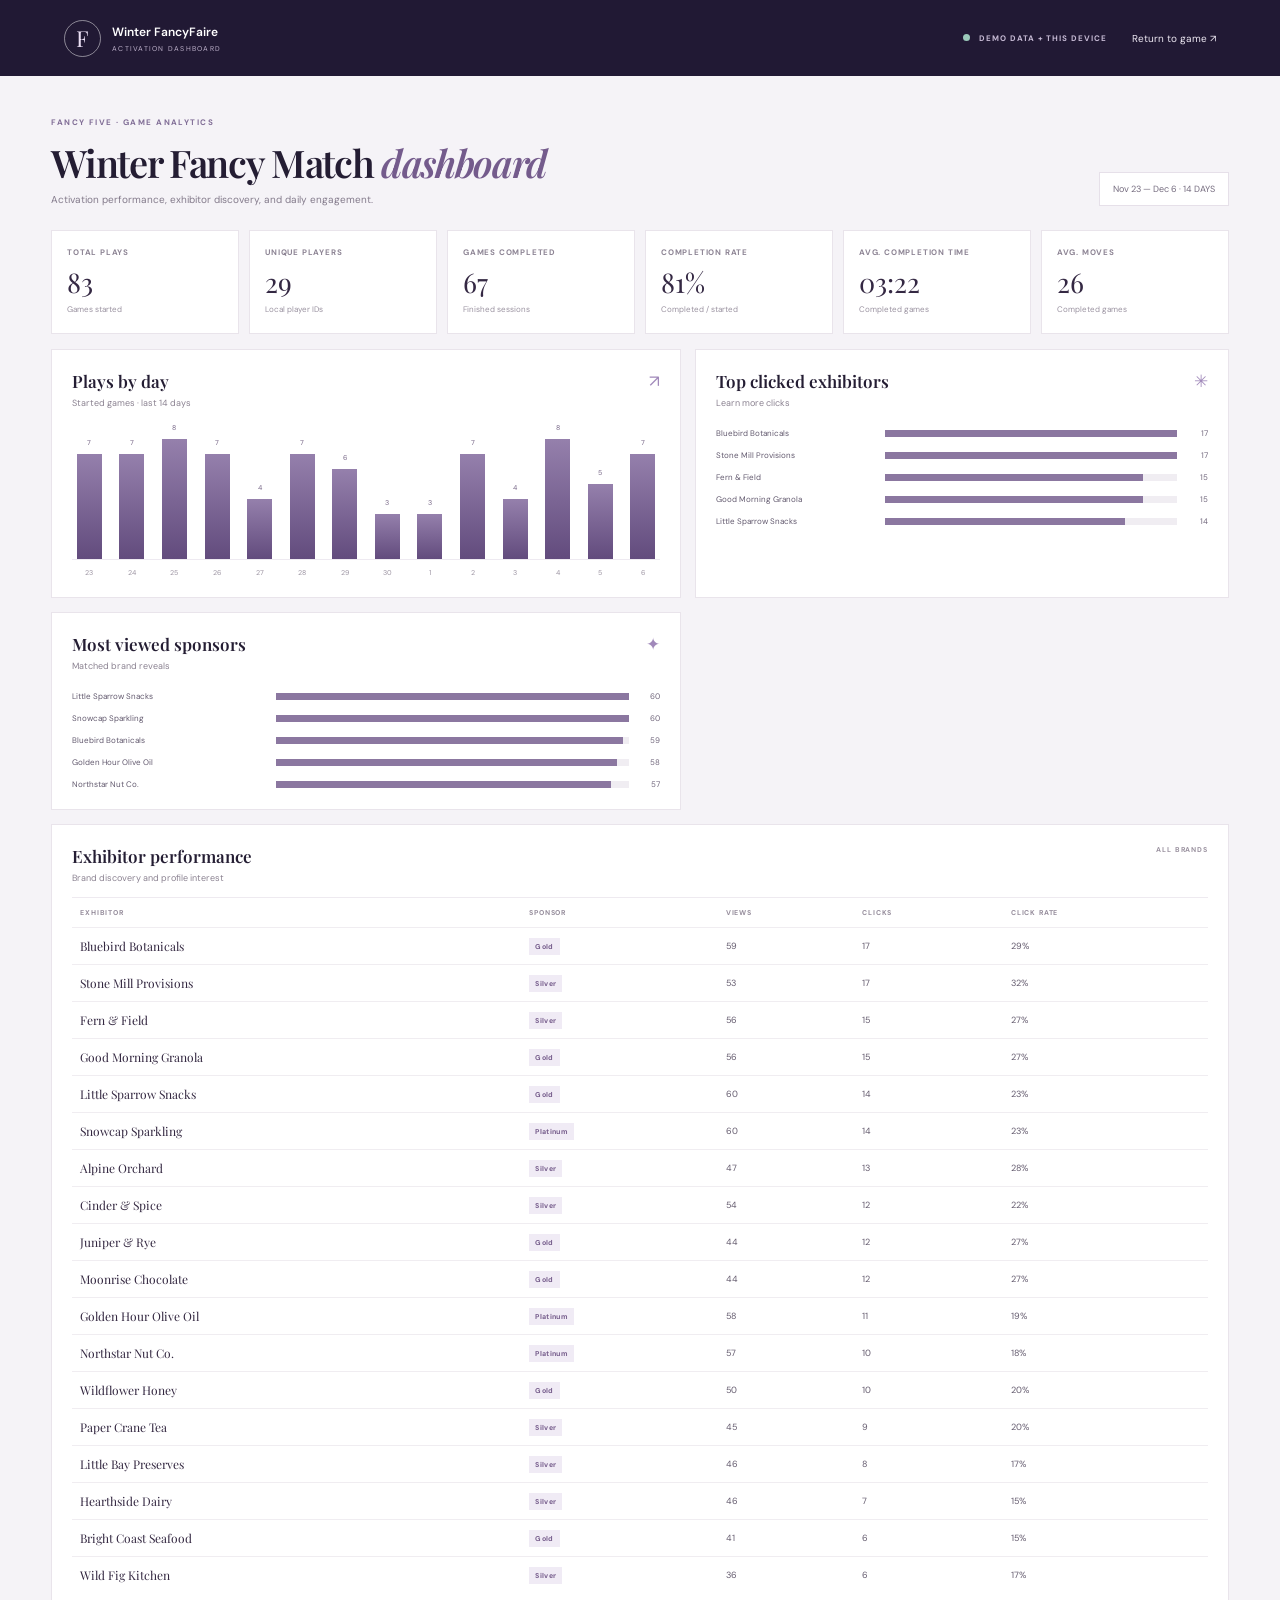
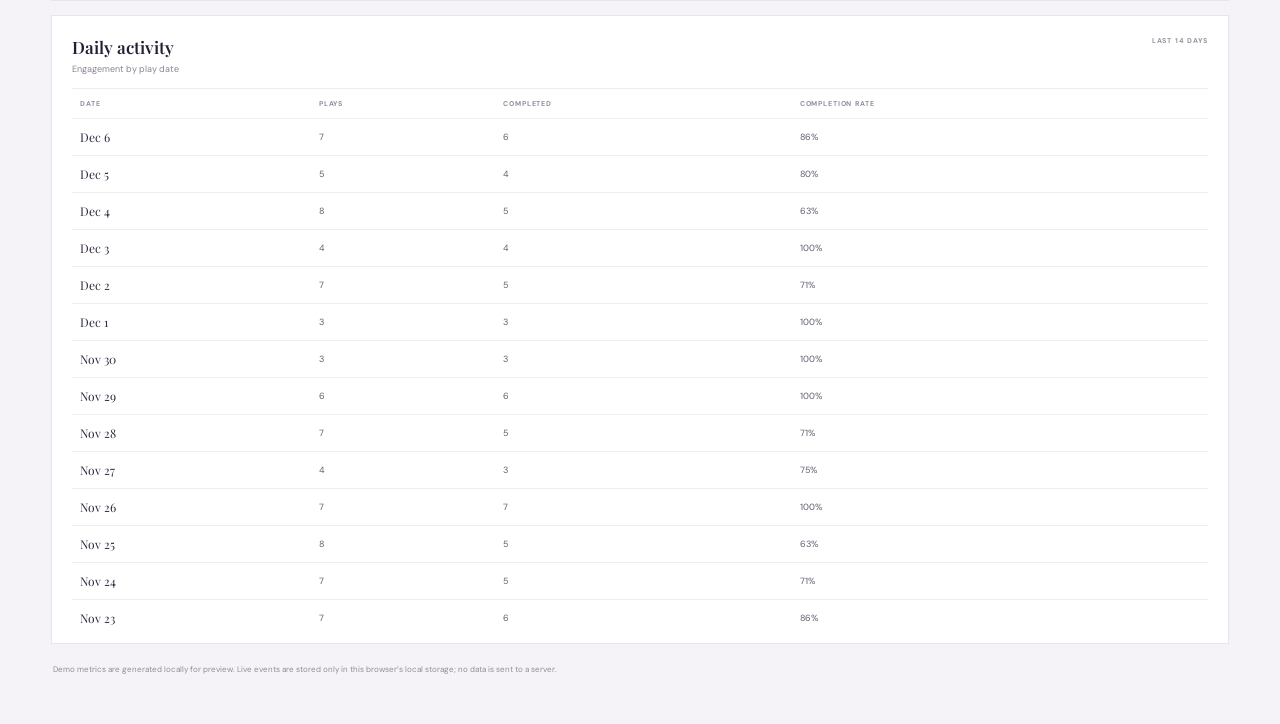
==== admin/dashboard.html @ 77cf0d79 "Create Winter Fancy Match" ====
<!doctype html>
<html lang="en">
<head>
  <meta charset="utf-8">
  <meta name="viewport" content="width=device-width, initial-scale=1">
  <meta name="robots" content="noindex, nofollow">
  <meta name="theme-color" content="#211934">
  <title>Fancy Match | Activation Dashboard</title>
  <link rel="preconnect" href="https://fonts.googleapis.com">
  <link rel="preconnect" href="https://fonts.gstatic.com" crossorigin>
  <link href="https://fonts.googleapis.com/css2?family=DM+Sans:wght@400;500;600;700&family=Playfair+Display:wght@600;700&display=swap" rel="stylesheet">
  <link rel="stylesheet" href="dashboard.css">
  <script defer src="../data/exhibitors.js"></script>
  <script defer src="../js/analytics.js"></script>
  <script defer src="dashboard.js"></script>
</head>
<body>
  <div class="dashboard-shell">
    <header class="dashboard-header">
      <a class="dash-brand" href="../index.html"><span class="dash-monogram">F</span><span><strong>Winter FancyFaire</strong><small>ACTIVATION DASHBOARD</small></span></a>
      <div class="header-right"><span class="demo-badge"><i></i> DEMO DATA + THIS DEVICE</span><a href="../index.html">Return to game ↗</a></div>
    </header>
    <main class="dashboard-main">
      <div class="dashboard-title"><div><div class="eyebrow">FANCY FIVE · GAME ANALYTICS</div><h1>Winter Fancy Match <em>dashboard</em></h1><p>Activation performance, exhibitor discovery, and daily engagement.</p></div><div class="dashboard-date" id="date-range"></div></div>
      <section class="kpi-grid" id="kpi-grid" aria-label="Key performance indicators"></section>
      <section class="dashboard-grid">
        <article class="panel plays-panel"><div class="panel-heading"><div><h2>Plays by day</h2><p>Started games · last 14 days</p></div><span class="panel-glyph">↗</span></div><div class="plays-chart" id="plays-chart"></div></article>
        <article class="panel clicks-panel"><div class="panel-heading"><div><h2>Top clicked exhibitors</h2><p>Learn more clicks</p></div><span class="panel-glyph">✳</span></div><div class="bar-chart" id="clicks-chart"></div></article>
        <article class="panel sponsors-panel"><div class="panel-heading"><div><h2>Most viewed sponsors</h2><p>Matched brand reveals</p></div><span class="panel-glyph">✦</span></div><div class="bar-chart" id="sponsors-chart"></div></article>
        <article class="panel performance-panel"><div class="panel-heading"><div><h2>Exhibitor performance</h2><p>Brand discovery and profile interest</p></div><span class="small-note">ALL BRANDS</span></div><div class="table-scroll"><table><thead><tr><th>EXHIBITOR</th><th>SPONSOR</th><th>VIEWS</th><th>CLICKS</th><th>CLICK RATE</th></tr></thead><tbody id="performance-body"></tbody></table></div></article>
        <article class="panel activity-panel"><div class="panel-heading"><div><h2>Daily activity</h2><p>Engagement by play date</p></div><span class="small-note">LAST 14 DAYS</span></div><div class="table-scroll"><table><thead><tr><th>DATE</th><th>PLAYS</th><th>COMPLETED</th><th>COMPLETION RATE</th></tr></thead><tbody id="activity-body"></tbody></table></div></article>
      </section>
      <p class="dashboard-footnote">Demo metrics are generated locally for preview. Live events are stored only in this browser’s local storage; no data is sent to a server.</p>
    </main>
  </div>
</body>
</html>
---- admin/dashboard.css ----
:root {
  --ink: #241d33;
  --muted: #81798a;
  --purple: #60477c;
  --deep: #211934;
  --lavender: #f0ebf5;
  --line: #e9e4eb;
  --paper: #fbfaf8;
  --serif: "Playfair Display", Georgia, serif;
  --sans: "DM Sans", Arial, sans-serif;
}
* { box-sizing: border-box; }
body { margin: 0; background: #f5f3f7; color: var(--ink); font-family: var(--sans); -webkit-font-smoothing: antialiased; }
a { color: inherit; }
.dashboard-shell { min-height: 100vh; }
.dashboard-header { display: flex; align-items: center; justify-content: space-between; min-height: 76px; padding: 0 clamp(20px, 5vw, 78px); background: var(--deep); color: white; }
.dash-brand { display: flex; align-items: center; gap: 11px; text-decoration: none; }
.dash-monogram { display: grid; width: 37px; height: 37px; place-items: center; border: 1px solid rgba(255,255,255,.48); border-radius: 50%; color: #ebdff5; font-family: var(--serif); font-size: 22px; }
.dash-brand strong, .dash-brand small { display: block; }
.dash-brand strong { font-size: 12px; font-weight: 600; }
.dash-brand small { margin-top: 4px; color: #bdb1ca; font-size: 7px; letter-spacing: .18em; }
.header-right { display: flex; align-items: center; gap: 25px; }
.header-right a { color: #eee9f3; font-size: 10px; text-decoration: none; }
.demo-badge { color: #c6bad4; font-size: 8px; font-weight: 700; letter-spacing: .12em; }
.demo-badge i { display: inline-block; width: 7px; height: 7px; margin-right: 6px; border-radius: 50%; background: #9bc9ba; }
.dashboard-main { max-width: 1320px; margin: 0 auto; padding: 41px clamp(20px, 4vw, 58px) 48px; }
.dashboard-title { display: flex; align-items: end; justify-content: space-between; gap: 20px; margin-bottom: 24px; }
.eyebrow { color: #806d96; font-size: 8px; font-weight: 700; letter-spacing: .18em; }
.dashboard-title h1 { margin: 10px 0 5px; font-family: var(--serif); font-size: clamp(26px, 4vw, 38px); font-weight: 600; letter-spacing: -.035em; }
.dashboard-title h1 em { color: #745b8c; font-weight: 600; }
.dashboard-title p { margin: 0; color: #837a8b; font-size: 10px; }
.dashboard-date { padding: 10px 13px; border: 1px solid #e6e0e9; background: #fff; color: #756c7f; font-size: 9px; white-space: nowrap; }
.kpi-grid { display: grid; grid-template-columns: repeat(6, minmax(0, 1fr)); gap: 10px; margin-bottom: 15px; }
.kpi-card { min-height: 104px; padding: 16px 15px; border: 1px solid var(--line); background: #fff; }
.kpi-label { color: #8d8494; font-size: 8px; font-weight: 700; letter-spacing: .1em; }
.kpi-value { margin-top: 12px; color: #342843; font-family: var(--serif); font-size: 27px; line-height: 1; }
.kpi-note { margin-top: 8px; color: #9a92a0; font-size: 8px; }
.dashboard-grid { display: grid; grid-template-columns: 1.18fr 1fr; gap: 14px; }
.panel { min-width: 0; padding: 20px; border: 1px solid var(--line); background: #fff; }
.panel-heading { display: flex; align-items: start; justify-content: space-between; gap: 12px; margin-bottom: 19px; }
.panel-heading h2 { margin: 0; font-family: var(--serif); font-size: 17px; font-weight: 600; }
.panel-heading p { margin: 5px 0 0; color: #8b8291; font-size: 9px; }
.panel-glyph { color: #a189ba; font-size: 17px; }
.small-note { color: #9a919f; font-size: 7px; font-weight: 700; letter-spacing: .12em; white-space: nowrap; }
.plays-chart { display: grid; grid-template-columns: repeat(14, minmax(12px, 1fr)); align-items: end; gap: clamp(3px, .65vw, 9px); height: 132px; padding-top: 11px; border-bottom: 1px solid #eeeaf1; }
.day-bar { position: relative; display: flex; height: 100%; align-items: end; justify-content: center; }
.day-bar-fill { position: relative; width: min(100%, 25px); min-height: 4px; background: linear-gradient(180deg, #9580ac, #624b7d); transition: opacity .2s ease; }
.day-bar:hover .day-bar-fill { opacity: .7; }
.day-bar-fill span { position: absolute; top: -16px; left: 50%; transform: translateX(-50%); color: #786888; font-size: 7px; }
.day-labels { display: grid; grid-template-columns: repeat(14, minmax(12px, 1fr)); gap: clamp(3px, .65vw, 9px); margin-top: 8px; color: #9b93a1; font-size: 7px; text-align: center; }
.bar-chart { display: grid; gap: 12px; }
.bar-row { display: grid; grid-template-columns: minmax(84px, 1.1fr) minmax(60px, 2fr) 22px; align-items: center; gap: 9px; }
.bar-name { overflow: hidden; color: #62596e; font-size: 8px; text-overflow: ellipsis; white-space: nowrap; }
.bar-track { height: 7px; background: #f0edf2; }
.bar-fill { height: 100%; background: #8b77a0; }
.bar-value { color: #71677c; font-size: 8px; text-align: right; }
.performance-panel, .activity-panel { grid-column: 1 / -1; padding-bottom: 7px; }
.performance-panel .panel-heading, .activity-panel .panel-heading { margin-bottom: 13px; }
.table-scroll { overflow-x: auto; }
table { width: 100%; border-collapse: collapse; text-align: left; }
th { padding: 10px 8px; border-top: 1px solid #eeeaf0; color: #958c9b; font-size: 7px; font-weight: 700; letter-spacing: .12em; white-space: nowrap; }
td { padding: 10px 8px; border-top: 1px solid #f0edf1; color: #645b6e; font-size: 9px; white-space: nowrap; }
td:first-child { color: #332740; font-family: var(--serif); font-size: 12px; }
.sponsor-level { padding: 4px 6px; background: #f0ebf5; color: #755c8b; font-family: var(--sans); font-size: 7px; font-weight: 700; letter-spacing: .05em; }
.dashboard-footnote { margin: 19px 2px 0; color: #928b98; font-size: 8px; line-height: 1.6; }
@media (max-width: 1000px) {
  .kpi-grid { grid-template-columns: repeat(3, minmax(0, 1fr)); }
  .dashboard-grid { grid-template-columns: 1fr 1fr; }
  .plays-panel { grid-column: 1 / -1; }
}
@media (max-width: 650px) {
  .dashboard-header { min-height: 65px; padding: 0 16px; }
  .dash-monogram { width: 32px; height: 32px; font-size: 19px; }
  .dash-brand strong { font-size: 10px; }
  .dash-brand small { font-size: 6px; }
  .header-right { gap: 10px; }
  .demo-badge { max-width: 95px; font-size: 6px; line-height: 1.5; }
  .header-right a { font-size: 8px; }
  .dashboard-main { padding-top: 30px; }
  .dashboard-title { align-items: start; flex-direction: column; margin-bottom: 17px; }
  .dashboard-title h1 { font-size: 29px; }
  .dashboard-date { font-size: 8px; }
  .kpi-grid { grid-template-columns: repeat(2, minmax(0, 1fr)); gap: 8px; }
  .kpi-card { min-height: 92px; padding: 13px; }
  .kpi-value { font-size: 24px; }
  .dashboard-grid { grid-template-columns: 1fr; gap: 10px; }
  .plays-panel, .performance-panel, .activity-panel { grid-column: auto; }
  .panel { padding: 15px 13px; }
  .plays-chart, .day-labels { gap: 3px; }
  .day-labels { font-size: 6px; }
  .bar-row { grid-template-columns: minmax(80px, 1fr) minmax(55px, 2fr) 18px; }
  td { padding: 9px 6px; font-size: 8px; }
}
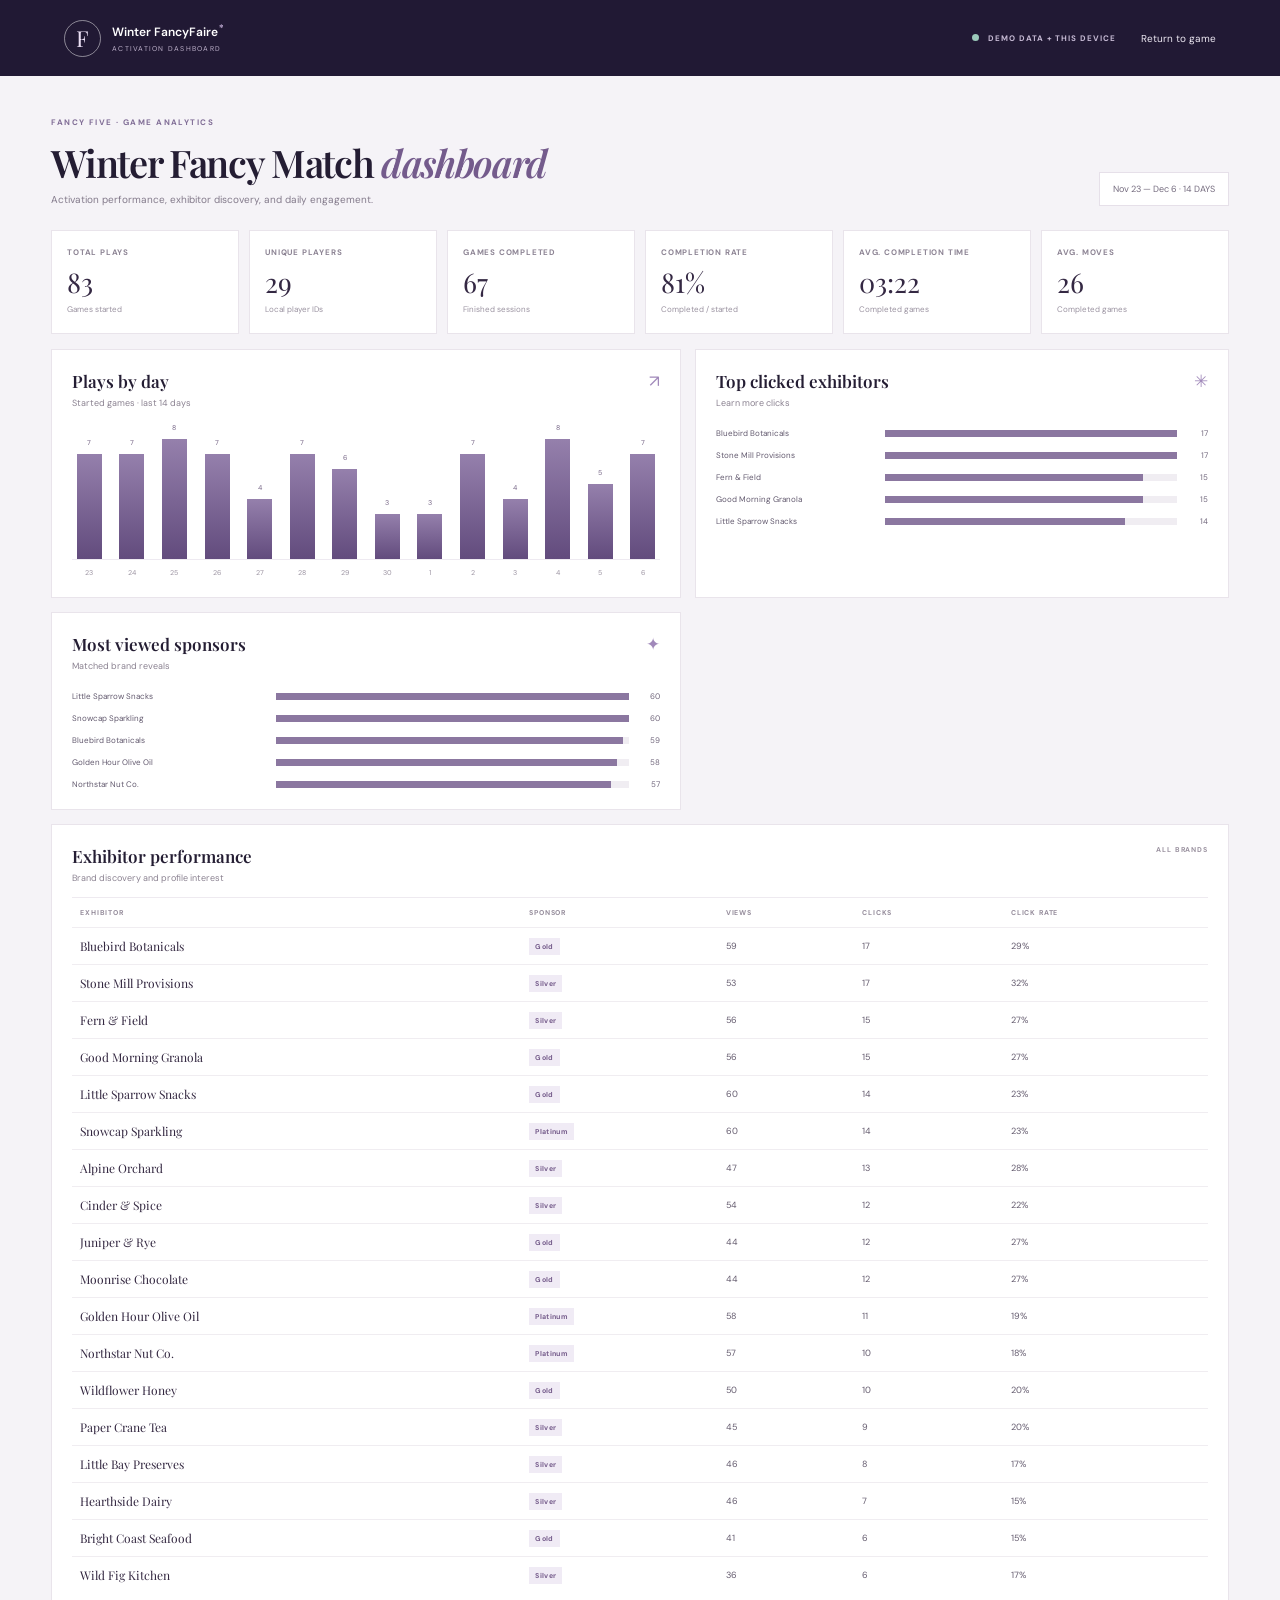
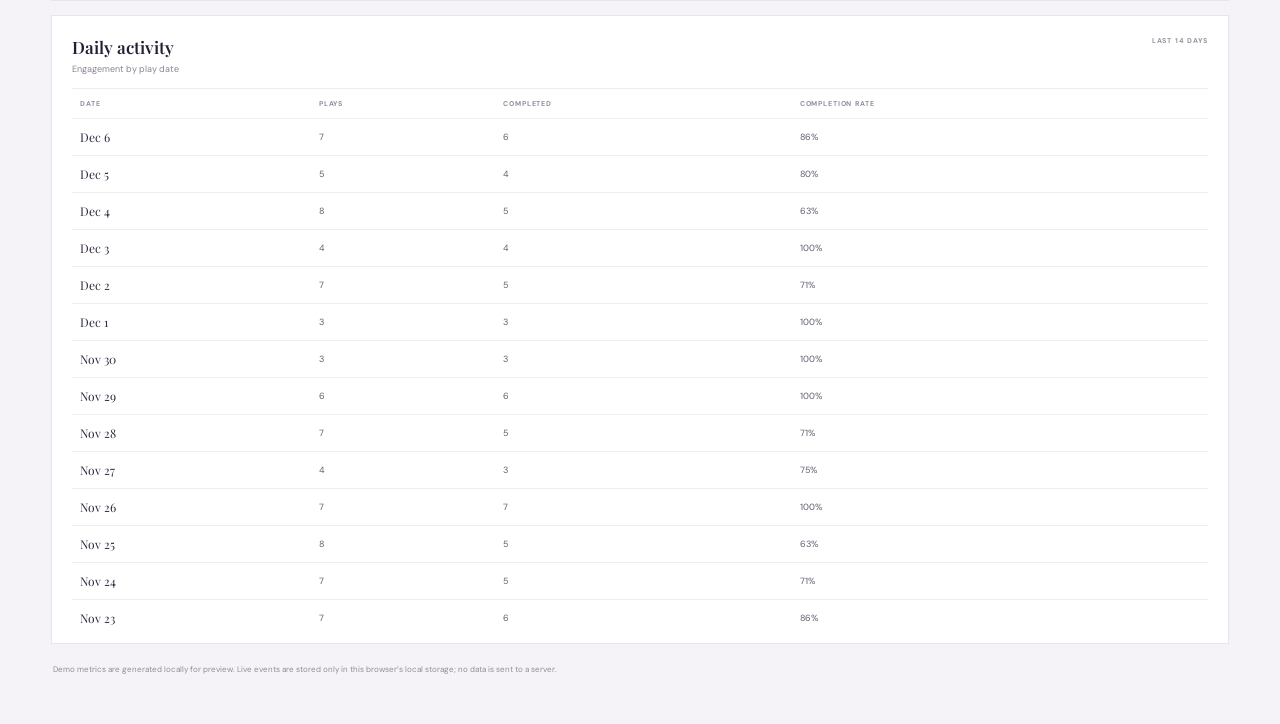
==== commit 0158e46c: "Improve mobile layout and brand wordmark Co-authored-by: Copilot App <223556219+Copilot@users.norepl" ====
--- a/admin/dashboard.html
+++ b/admin/dashboard.html
@@ -5,7 +5,7 @@
   <meta name="viewport" content="width=device-width, initial-scale=1">
   <meta name="robots" content="noindex, nofollow">
   <meta name="theme-color" content="#211934">
-  <title>Fancy Match | Activation Dashboard</title>
+  <title>Winter FancyFaire* | Activation Dashboard</title>
   <link rel="preconnect" href="https://fonts.googleapis.com">
   <link rel="preconnect" href="https://fonts.gstatic.com" crossorigin>
   <link href="https://fonts.googleapis.com/css2?family=DM+Sans:wght@400;500;600;700&family=Playfair+Display:wght@600;700&display=swap" rel="stylesheet">
@@ -17,8 +17,8 @@
 <body>
   <div class="dashboard-shell">
     <header class="dashboard-header">
-      <a class="dash-brand" href="../index.html"><span class="dash-monogram">F</span><span><strong>Winter FancyFaire</strong><small>ACTIVATION DASHBOARD</small></span></a>
-      <div class="header-right"><span class="demo-badge"><i></i> DEMO DATA + THIS DEVICE</span><a href="../index.html">Return to game ↗</a></div>
+      <a class="dash-brand" href="../index.html" aria-label="Winter FancyFaire* activation dashboard"><span class="dash-monogram">F</span><span><strong>Winter FancyFaire<span class="brand-asterisk">*</span></strong><small>ACTIVATION DASHBOARD</small></span></a>
+      <div class="header-right"><span class="demo-badge"><i></i> DEMO DATA + THIS DEVICE</span><a href="../index.html">Return to game</a></div>
     </header>
     <main class="dashboard-main">
       <div class="dashboard-title"><div><div class="eyebrow">FANCY FIVE · GAME ANALYTICS</div><h1>Winter Fancy Match <em>dashboard</em></h1><p>Activation performance, exhibitor discovery, and daily engagement.</p></div><div class="dashboard-date" id="date-range"></div></div>
--- a/admin/dashboard.css
+++ b/admin/dashboard.css
@@ -18,6 +18,7 @@
 .dash-monogram { display: grid; width: 37px; height: 37px; place-items: center; border: 1px solid rgba(255,255,255,.48); border-radius: 50%; color: #ebdff5; font-family: var(--serif); font-size: 22px; }
 .dash-brand strong, .dash-brand small { display: block; }
 .dash-brand strong { font-size: 12px; font-weight: 600; }
+.brand-asterisk { display: inline-block; margin-left: 1px; color: #d9c2ec; font-family: var(--serif); font-size: .78em; line-height: 0; vertical-align: .5em; }
 .dash-brand small { margin-top: 4px; color: #bdb1ca; font-size: 7px; letter-spacing: .18em; }
 .header-right { display: flex; align-items: center; gap: 25px; }
 .header-right a { color: #eee9f3; font-size: 10px; text-decoration: none; }
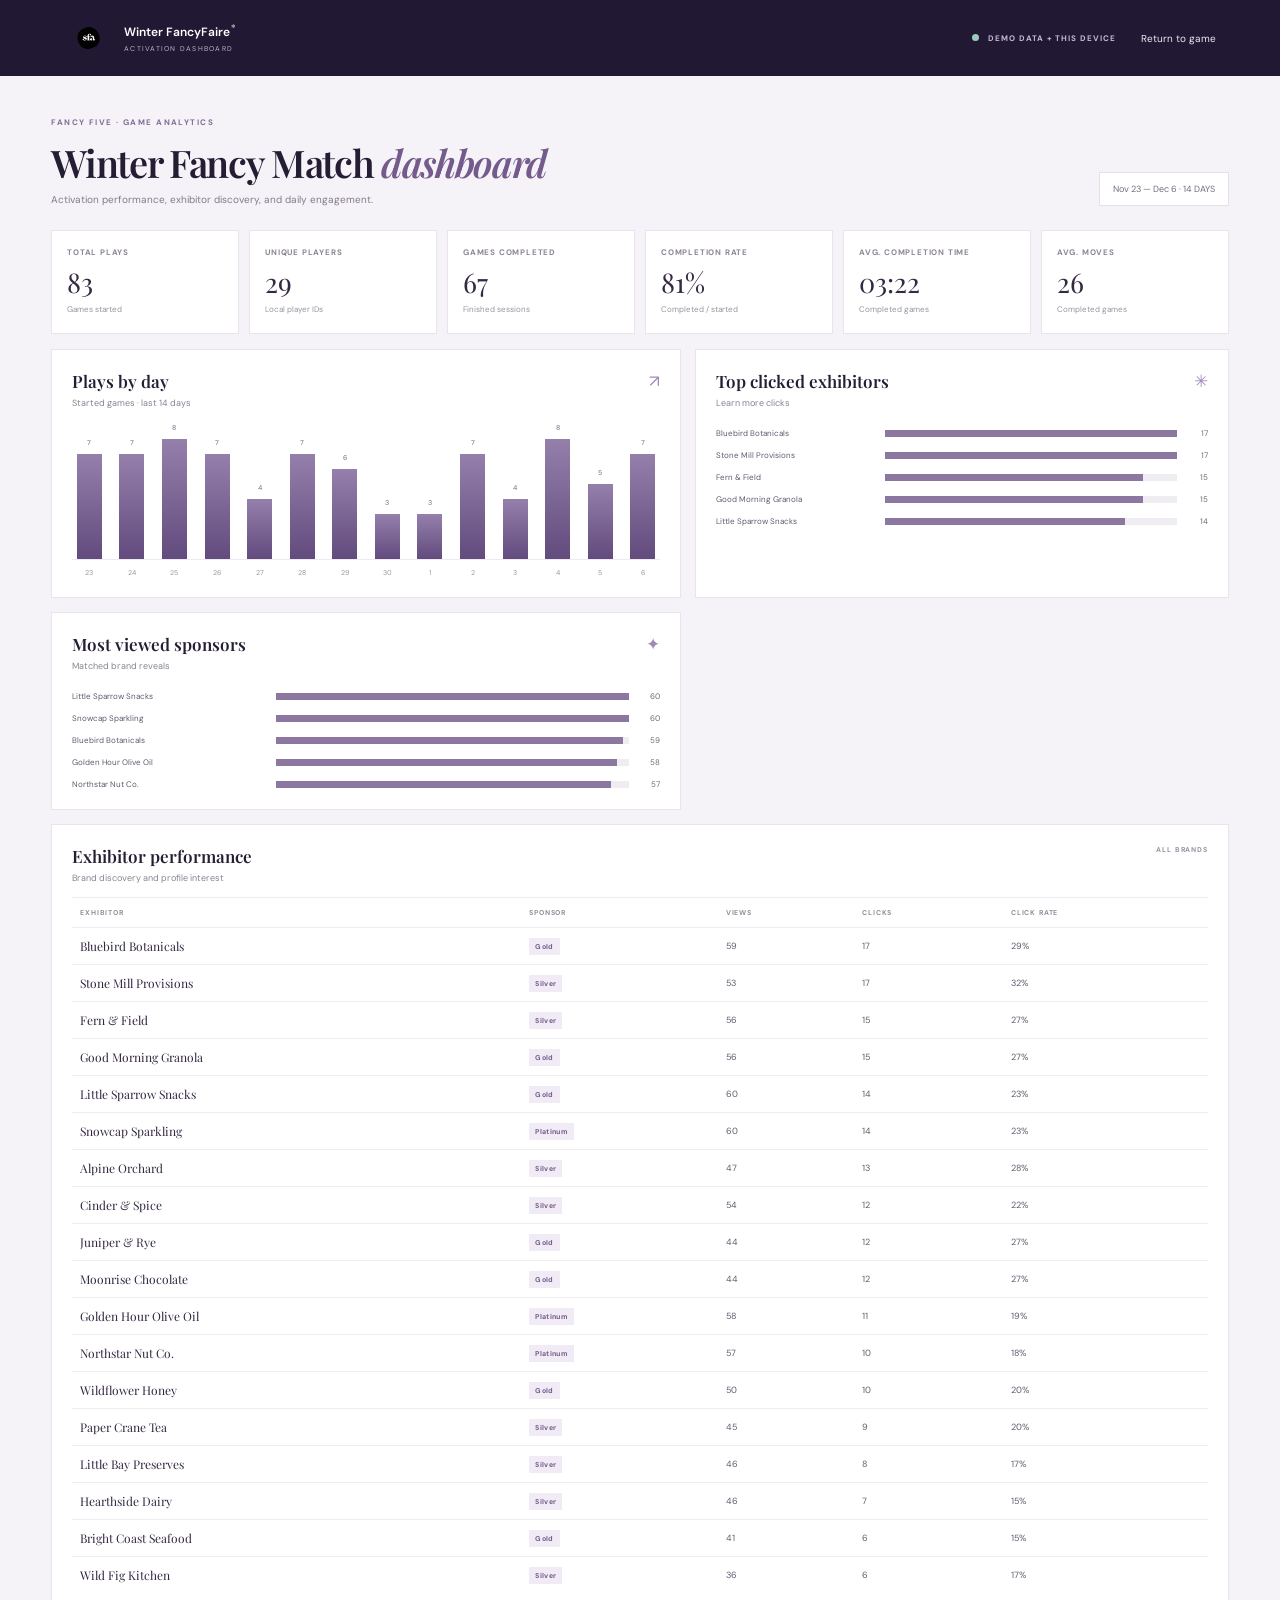
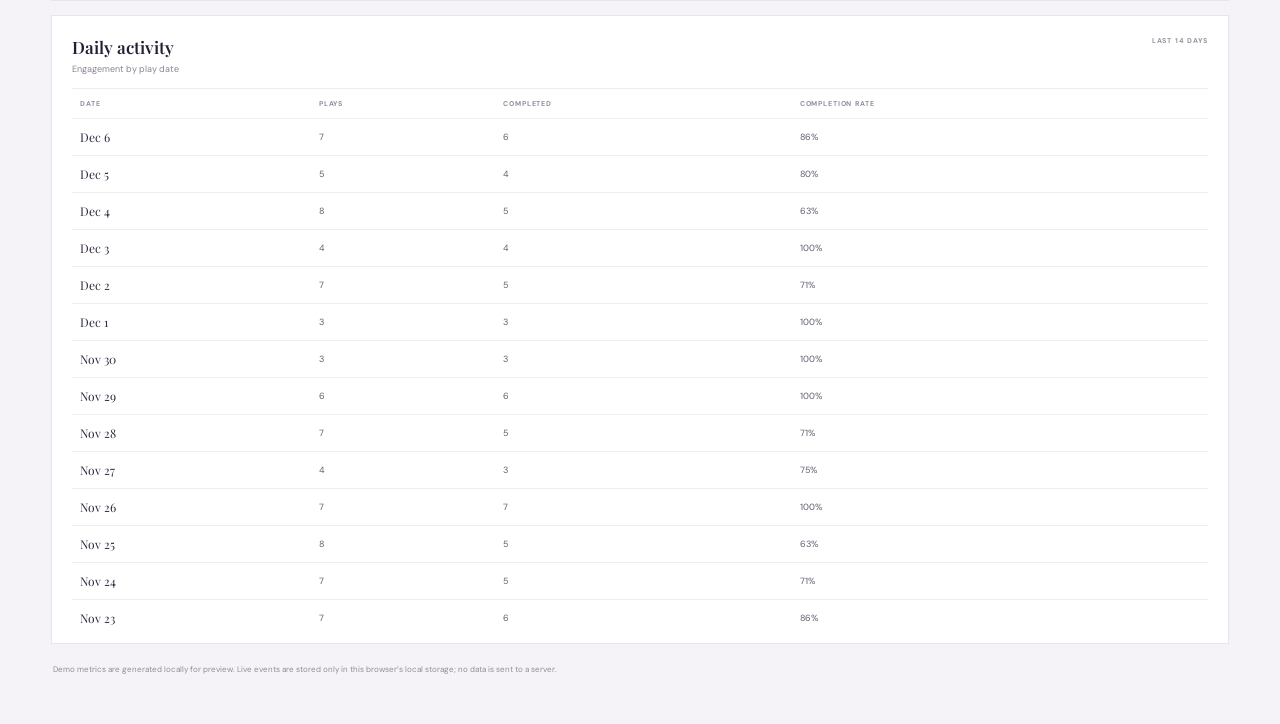
==== commit 11b61f7e: "Use official SFA logo across activation Co-authored-by: Copilot App <223556219+Copilot@users.noreply" ====
--- a/admin/dashboard.html
+++ b/admin/dashboard.html
@@ -17,7 +17,7 @@
 <body>
   <div class="dashboard-shell">
     <header class="dashboard-header">
-      <a class="dash-brand" href="../index.html" aria-label="Winter FancyFaire* activation dashboard"><span class="dash-monogram">F</span><span><strong>Winter FancyFaire<span class="brand-asterisk">*</span></strong><small>ACTIVATION DASHBOARD</small></span></a>
+      <a class="dash-brand" href="../index.html" aria-label="Winter FancyFaire*, Specialty Food Association activation dashboard"><img class="dash-logo" src="../assets/brand/sfa-logo-white.png" alt="Specialty Food Association"><span><strong>Winter FancyFaire<span class="brand-asterisk">*</span></strong><small>ACTIVATION DASHBOARD</small></span></a>
       <div class="header-right"><span class="demo-badge"><i></i> DEMO DATA + THIS DEVICE</span><a href="../index.html">Return to game</a></div>
     </header>
     <main class="dashboard-main">
--- a/admin/dashboard.css
+++ b/admin/dashboard.css
@@ -15,7 +15,7 @@
 .dashboard-shell { min-height: 100vh; }
 .dashboard-header { display: flex; align-items: center; justify-content: space-between; min-height: 76px; padding: 0 clamp(20px, 5vw, 78px); background: var(--deep); color: white; }
 .dash-brand { display: flex; align-items: center; gap: 11px; text-decoration: none; }
-.dash-monogram { display: grid; width: 37px; height: 37px; place-items: center; border: 1px solid rgba(255,255,255,.48); border-radius: 50%; color: #ebdff5; font-family: var(--serif); font-size: 22px; }
+.dash-logo { display: block; flex: 0 0 auto; width: 49px; height: auto; object-fit: contain; }
 .dash-brand strong, .dash-brand small { display: block; }
 .dash-brand strong { font-size: 12px; font-weight: 600; }
 .brand-asterisk { display: inline-block; margin-left: 1px; color: #d9c2ec; font-family: var(--serif); font-size: .78em; line-height: 0; vertical-align: .5em; }
@@ -71,7 +71,7 @@
 }
 @media (max-width: 650px) {
   .dashboard-header { min-height: 65px; padding: 0 16px; }
-  .dash-monogram { width: 32px; height: 32px; font-size: 19px; }
+  .dash-logo { width: 42px; }
   .dash-brand strong { font-size: 10px; }
   .dash-brand small { font-size: 6px; }
   .header-right { gap: 10px; }
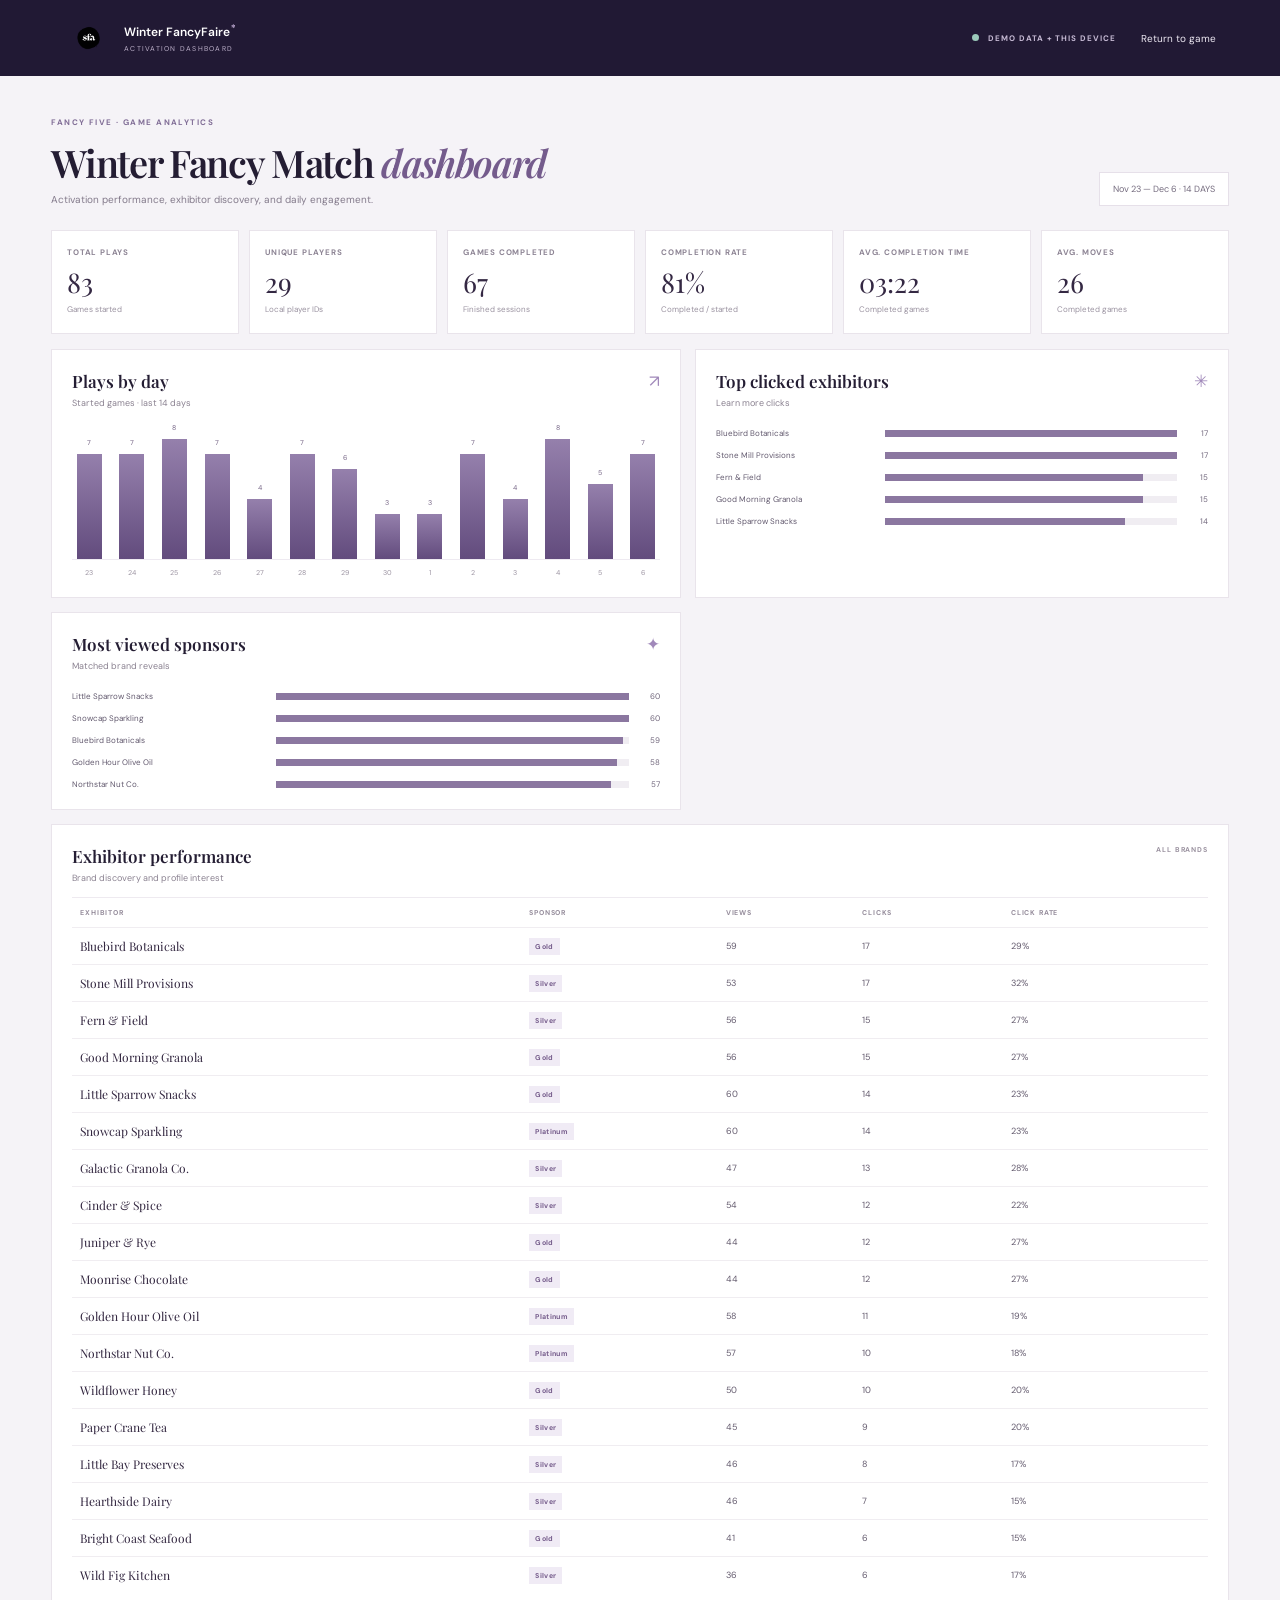
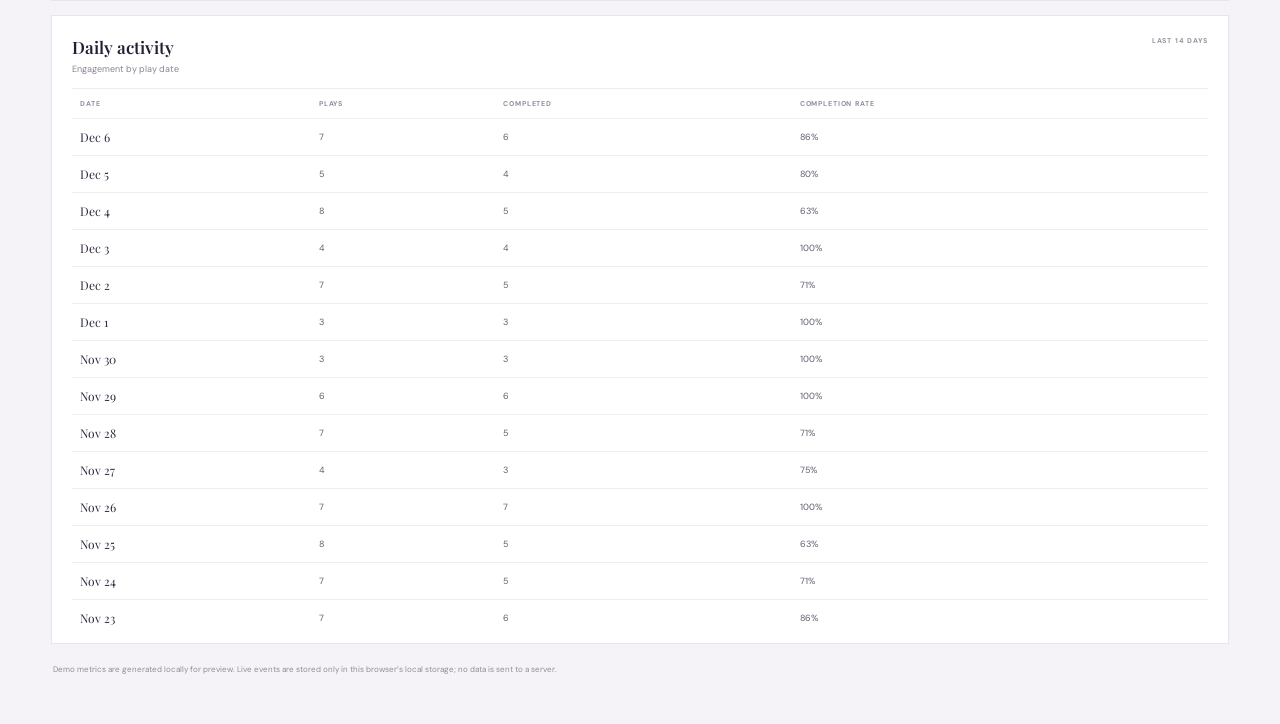
==== commit 43485015: "Show specialty food products on match cards Co-authored-by: Copilot App <223556219+Copilot@users.nor" ====
--- a/admin/dashboard.html
+++ b/admin/dashboard.html
@@ -9,8 +9,8 @@
   <link rel="preconnect" href="https://fonts.googleapis.com">
   <link rel="preconnect" href="https://fonts.gstatic.com" crossorigin>
   <link href="https://fonts.googleapis.com/css2?family=DM+Sans:wght@400;500;600;700&family=Playfair+Display:wght@600;700&display=swap" rel="stylesheet">
-  <link rel="stylesheet" href="dashboard.css">
-  <script defer src="../data/exhibitors.js"></script>
+  <link rel="stylesheet" href="dashboard.css?v=2">
+  <script defer src="../data/exhibitors.js?v=3"></script>
   <script defer src="../js/analytics.js"></script>
   <script defer src="dashboard.js"></script>
 </head>
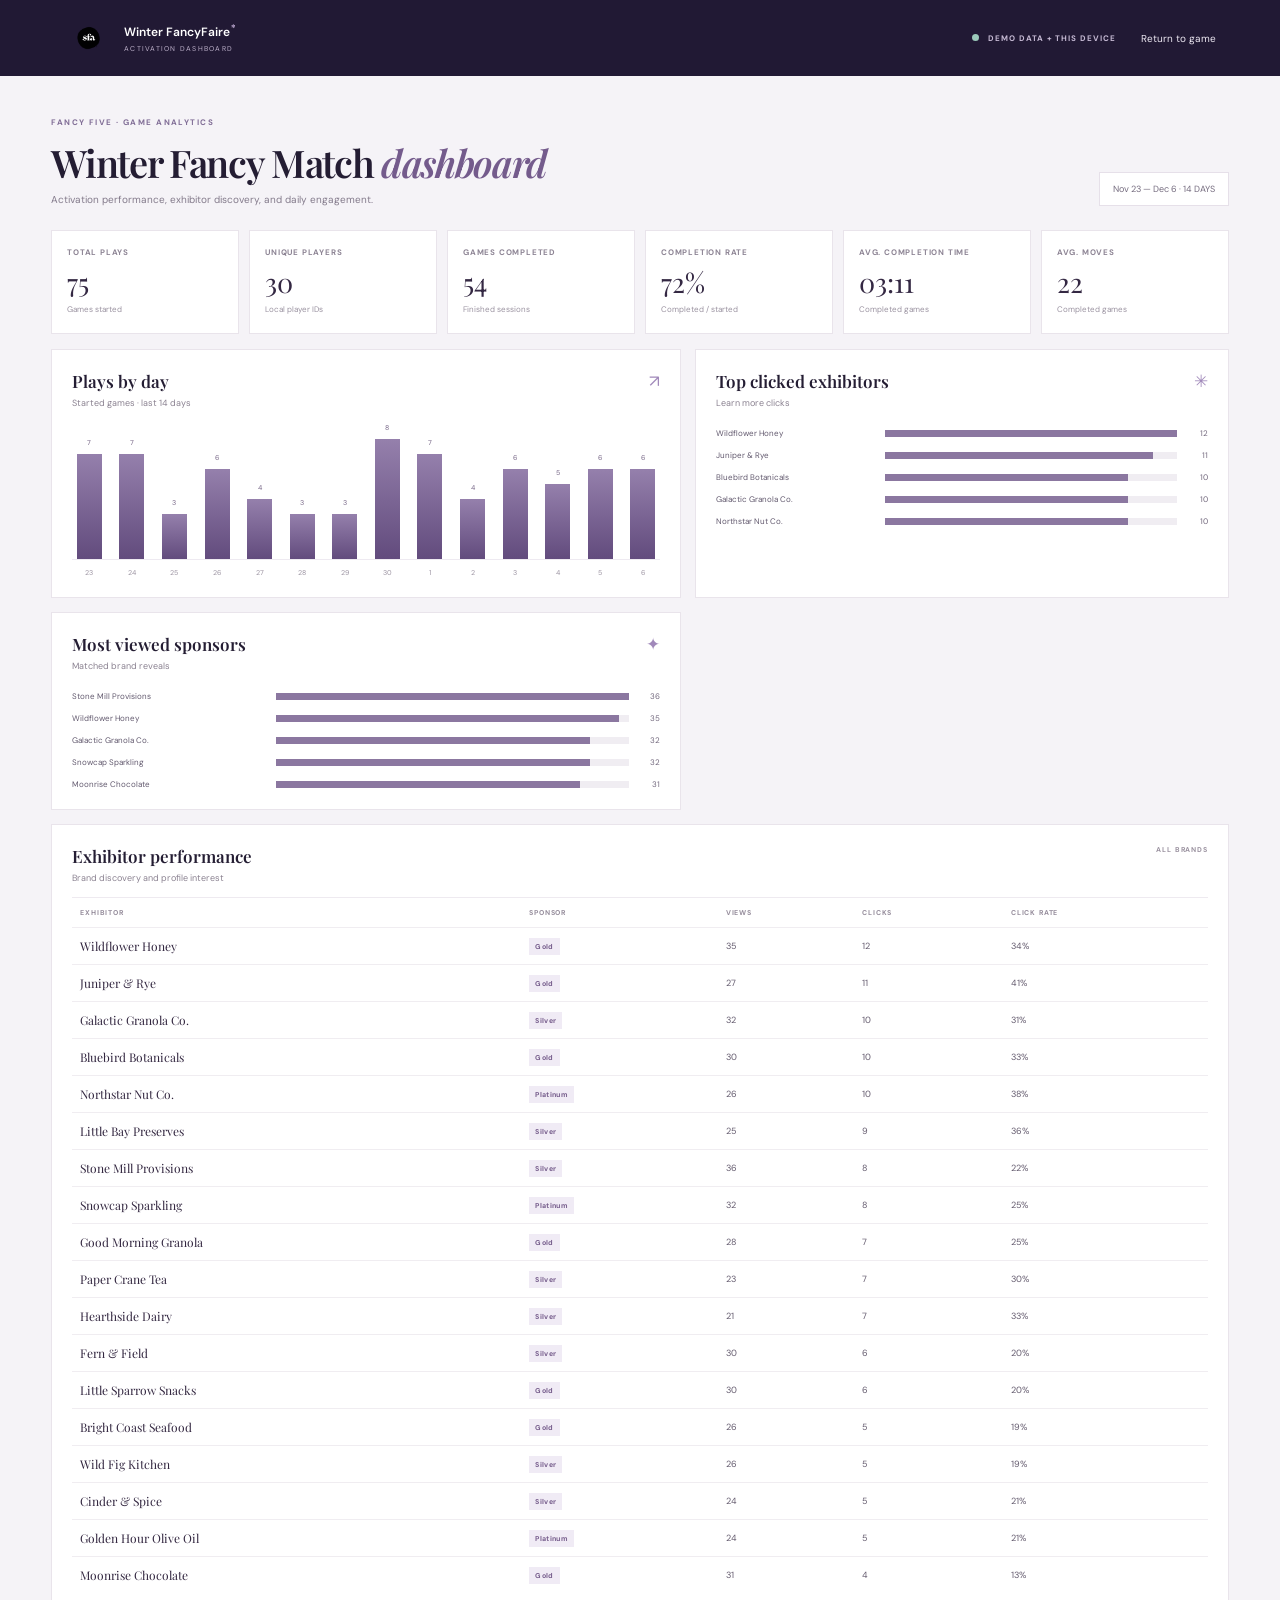
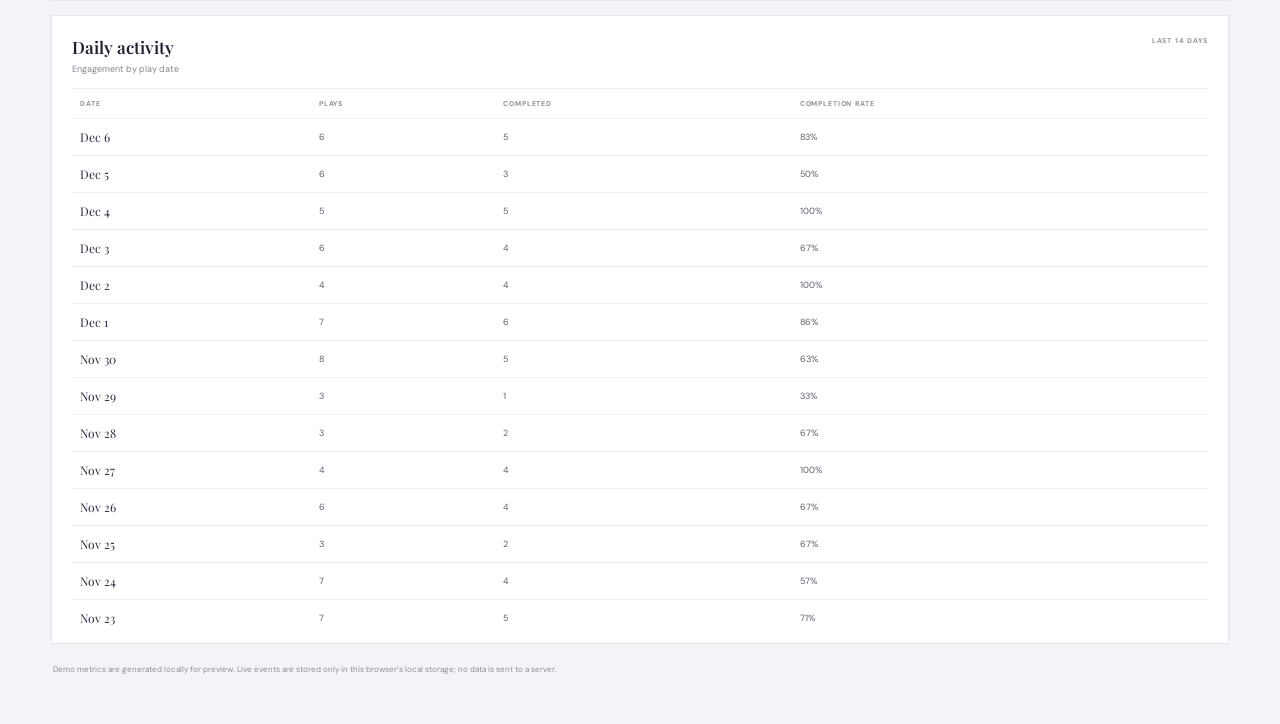
==== commit e743f32e: "Simplify product art and game grids Co-authored-by: Copilot App <223556219+Copilot@users.noreply.git" ====
--- a/admin/dashboard.html
+++ b/admin/dashboard.html
@@ -10,9 +10,9 @@
   <link rel="preconnect" href="https://fonts.gstatic.com" crossorigin>
   <link href="https://fonts.googleapis.com/css2?family=DM+Sans:wght@400;500;600;700&family=Playfair+Display:wght@600;700&display=swap" rel="stylesheet">
   <link rel="stylesheet" href="dashboard.css?v=2">
-  <script defer src="../data/exhibitors.js?v=3"></script>
+  <script defer src="../data/exhibitors.js?v=4"></script>
   <script defer src="../js/analytics.js"></script>
-  <script defer src="dashboard.js"></script>
+  <script defer src="dashboard.js?v=2"></script>
 </head>
 <body>
   <div class="dashboard-shell">
